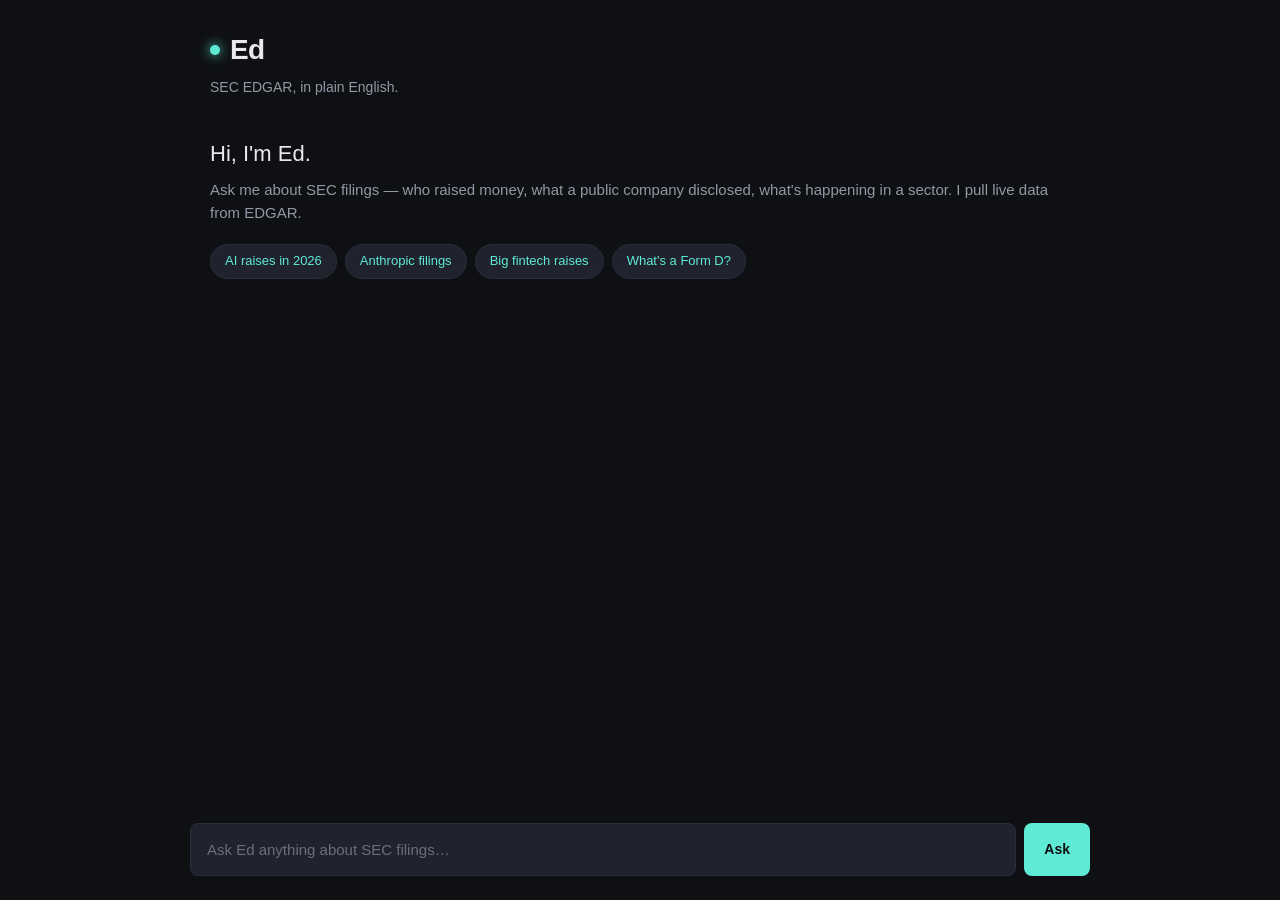
==== index.html @ 45d4872c "Add files via upload" ====
<!DOCTYPE html>
<html lang="en">
<head>
<meta charset="UTF-8">
<meta name="viewport" content="width=device-width, initial-scale=1.0">
<title>Ed — SEC EDGAR research</title>
<meta name="description" content="Ask Ed about SEC filings, Form D private raises, company disclosures. Live EDGAR data, built on the fly.">
<link rel="preconnect" href="https://efts.sec.gov">
<link rel="preconnect" href="https://data.sec.gov">
<link rel="preconnect" href="https://www.sec.gov">
<style>
  :root {
    --bg: #0f1014;
    --surface: #181a22;
    --surface-elev: #20232e;
    --border: #2a2d3a;
    --text: #e8e9ed;
    --text-muted: #9498a5;
    --text-faint: #6b6e7a;
    --accent: #5eead4;         /* teal — different from Mo's purple */
    --accent-dim: #2dd4bf;
    --accent-bg: rgba(94, 234, 212, 0.1);
    --danger: #f87171;
    --warning: #fbbf24;
    --radius: 8px;
    --radius-pill: 999px;
    --mono: 'JetBrains Mono', 'SF Mono', 'Consolas', monospace;
  }
  * { box-sizing: border-box; }
  body {
    margin: 0;
    background: var(--bg);
    color: var(--text);
    font: 15px/1.55 -apple-system, BlinkMacSystemFont, 'Segoe UI', sans-serif;
    min-height: 100vh;
    padding-bottom: 120px;
  }
  .container {
    max-width: 900px;
    margin: 0 auto;
    padding: 28px 20px 20px;
  }
  header { margin-bottom: 32px; }
  .brand {
    font-size: 28px;
    font-weight: 700;
    letter-spacing: -0.02em;
    display: flex;
    align-items: center;
    gap: 10px;
  }
  .brand .dot {
    width: 10px; height: 10px; border-radius: 50%;
    background: var(--accent);
    box-shadow: 0 0 12px var(--accent);
  }
  .tagline {
    color: var(--text-muted);
    font-size: 14px;
    margin-top: 6px;
  }
  .greeting {
    margin-top: 40px;
    font-size: 22px;
    line-height: 1.4;
  }
  .greeting-sub {
    color: var(--text-muted);
    font-size: 15px;
    margin-top: 8px;
  }

  /* Thread + turns */
  .thread { margin-top: 24px; }
  .turn { margin-bottom: 24px; }
  .turn-user {
    background: var(--surface-elev);
    padding: 10px 14px;
    border-radius: var(--radius);
    font-family: var(--mono);
    font-size: 13px;
    color: var(--accent-dim);
    margin-bottom: 8px;
  }
  .turn-user::before { content: '▸ '; color: var(--text-faint); }
  .turn-ed {
    background: var(--surface);
    border: 1px solid var(--border);
    border-radius: var(--radius);
    padding: 16px 18px;
  }
  .prose { color: var(--text); }
  .prose.streaming::after {
    content: '▋';
    color: var(--accent);
    animation: blink 1s infinite;
    margin-left: 2px;
  }
  @keyframes blink { 50% { opacity: 0; } }

  /* Card */
  .ed-card {
    margin-top: 14px;
    background: var(--surface-elev);
    border: 1px solid var(--border);
    border-radius: var(--radius);
    padding: 14px 16px;
    position: relative;
  }
  .card-loading {
    color: var(--text-faint);
    font-size: 13px;
    text-align: center;
    padding: 24px;
    font-family: var(--mono);
  }
  .card-loading::before { content: '◌ '; color: var(--accent); }

  /* Form D result grid */
  .formd-header {
    display: flex;
    align-items: baseline;
    justify-content: space-between;
    gap: 12px;
    margin-bottom: 12px;
    flex-wrap: wrap;
  }
  .formd-count {
    font-size: 13px;
    color: var(--text-muted);
    font-family: var(--mono);
  }
  .formd-count strong { color: var(--accent); }
  .formd-source {
    font-size: 11px;
    color: var(--text-faint);
  }
  .formd-source a {
    color: var(--text-faint);
    text-decoration: underline dotted;
  }
  .formd-source a:hover { color: var(--accent); }

  .formd-table {
    width: 100%;
    border-collapse: collapse;
    font-size: 13px;
  }
  .formd-table th {
    text-align: left;
    font-weight: 600;
    color: var(--text-muted);
    padding: 6px 8px;
    border-bottom: 1px solid var(--border);
    font-size: 11px;
    letter-spacing: 0.04em;
    text-transform: uppercase;
  }
  .formd-table td {
    padding: 8px;
    border-bottom: 1px solid var(--border);
    vertical-align: top;
  }
  .formd-table tr:last-child td { border-bottom: none; }
  .formd-table tr:hover { background: rgba(94, 234, 212, 0.04); }
  .formd-entity {
    font-weight: 600;
    color: var(--text);
    max-width: 360px;
  }
  .formd-entity-meta {
    font-size: 11px;
    color: var(--text-faint);
    font-weight: 400;
    margin-top: 2px;
  }
  .formd-amt {
    font-family: var(--mono);
    text-align: right;
    color: var(--accent);
    font-weight: 600;
    white-space: nowrap;
  }
  .formd-amt.nil { color: var(--text-faint); font-weight: 400; }
  .formd-date {
    font-family: var(--mono);
    color: var(--text-muted);
    white-space: nowrap;
    font-size: 12px;
  }
  .formd-state {
    font-family: var(--mono);
    color: var(--text-muted);
    font-size: 11px;
  }
  .formd-industry {
    font-size: 11px;
    color: var(--text-faint);
  }
  .formd-link {
    color: var(--accent);
    text-decoration: none;
    font-size: 11px;
    font-family: var(--mono);
  }
  .formd-link:hover { text-decoration: underline; }

  /* Company header (when mode=company) */
  .company-header {
    margin-bottom: 14px;
    padding-bottom: 12px;
    border-bottom: 1px solid var(--border);
  }
  .company-name {
    font-size: 18px;
    font-weight: 700;
    color: var(--text);
  }
  .company-cik {
    font-family: var(--mono);
    font-size: 11px;
    color: var(--text-faint);
  }
  .company-meta {
    font-size: 12px;
    color: var(--text-muted);
    margin-top: 4px;
  }
  .fuzzy-warning {
    background: rgba(251, 191, 36, 0.1);
    border-left: 3px solid var(--warning);
    padding: 8px 12px;
    margin: 8px 0;
    font-size: 12px;
    color: var(--text);
  }

  /* Input bar */
  .askbar {
    position: fixed;
    bottom: 0;
    left: 0;
    right: 0;
    background: linear-gradient(to top, var(--bg) 80%, transparent);
    padding: 16px 20px 24px;
    z-index: 100;
  }
  .askbar-inner {
    max-width: 900px;
    margin: 0 auto;
    display: flex;
    gap: 8px;
  }
  .askbar input {
    flex: 1;
    background: var(--surface-elev);
    border: 1px solid var(--border);
    border-radius: var(--radius);
    padding: 14px 16px;
    font: inherit;
    color: var(--text);
    outline: none;
    font-size: 15px;
  }
  .askbar input:focus { border-color: var(--accent); }
  .askbar input::placeholder { color: var(--text-faint); }
  .askbar button {
    background: var(--accent);
    color: var(--bg);
    border: none;
    border-radius: var(--radius);
    padding: 0 20px;
    font: inherit;
    font-weight: 600;
    cursor: pointer;
    font-size: 14px;
  }
  .askbar button:hover { background: var(--accent-dim); }
  .askbar button:disabled { opacity: 0.5; cursor: not-allowed; }

  /* Chips */
  .chips {
    display: flex;
    flex-wrap: wrap;
    gap: 8px;
    margin-top: 20px;
  }
  .chip {
    background: var(--surface-elev);
    color: var(--accent);
    border: 1px solid var(--border);
    border-radius: var(--radius-pill);
    padding: 6px 14px;
    font: inherit;
    font-size: 13px;
    cursor: pointer;
  }
  .chip:hover { border-color: var(--accent); background: var(--accent-bg); }

  /* Debug panel */
  .ed-debug {
    margin-top: 12px;
    background: #000;
    color: #7aa2f7;
    font-family: var(--mono);
    font-size: 11px;
    padding: 10px;
    border-radius: 4px;
    border: 1px solid var(--border);
    white-space: pre-wrap;
    max-height: 500px;
    overflow: auto;
  }
  .ed-debug .k { color: var(--text-muted); }
  .ed-debug .v { color: var(--accent-dim); }
  .ed-debug-hint {
    font-size: 10px;
    color: var(--text-faint);
    margin-top: 8px;
    text-align: right;
  }

  /* Error state */
  .ed-error {
    background: rgba(248, 113, 113, 0.1);
    border-left: 3px solid var(--danger);
    padding: 10px 14px;
    border-radius: var(--radius);
    color: var(--text);
    font-size: 13px;
  }
</style>
</head>
<body>

<div class="container">
  <header>
    <div class="brand"><span class="dot"></span> Ed</div>
    <div class="tagline">SEC EDGAR, in plain English.</div>
  </header>

  <div id="greeting">
    <div class="greeting">Hi, I'm Ed.</div>
    <div class="greeting-sub">Ask me about SEC filings — who raised money, what a public company disclosed, what's happening in a sector. I pull live data from EDGAR.</div>
    <div class="chips" id="chips">
      <button class="chip" data-ask="Show me AI companies that raised in 2026">AI raises in 2026</button>
      <button class="chip" data-ask="Has Anthropic filed anything recently?">Anthropic filings</button>
      <button class="chip" data-ask="Big fintech Form Ds this quarter">Big fintech raises</button>
      <button class="chip" data-ask="What's a Form D?">What's a Form D?</button>
    </div>
  </div>

  <div class="thread" id="thread"></div>
</div>

<div class="askbar">
  <div class="askbar-inner">
    <input id="askInput" placeholder="Ask Ed anything about SEC filings…" autocomplete="off">
    <button id="askBtn">Ask</button>
  </div>
</div>

<script type="module">
  // ═══════════════════════════════════════════════════════════════════
  // Ed — browser-side orchestration
  // ═══════════════════════════════════════════════════════════════════
  //
  // Same two-pass streaming pattern as Mo:
  //   1. First-pass ed_stream: user question → Ed writes prose, optionally
  //      emits a <data /> tag mid-stream. Browser detects the tag, aborts
  //      the stream, fires edgar_proxy, renders a card.
  //   2. Second-pass ed_stream: history + payload summary → Ed writes
  //      grounded interpretation beneath the card.
  //
  // Streamlined from Mo: no smart pills, no subaward direction logic, no
  // fabrication detection (Ed's data is all from EDGAR XML — not LLM-
  // generated numbers). No territory pills, no card-action tray.

  import { fetchEdgar, summarizePayloadForEd } from './fetcher.js';

  const AI_ENDPOINT = 'https://YOUR_LAMBDA_URL_HERE.lambda-url.us-east-1.on.aws/';
  const PROXY_ENDPOINT = AI_ENDPOINT;  // same Lambda, different request_type

  const Utils = {
    escapeHtml(s) {
      return String(s ?? '').replace(/[&<>"']/g, c =>
        ({ '&':'&amp;','<':'&lt;','>':'&gt;','"':'&quot;',"'":'&#39;' }[c])
      );
    },
    fmtDollars(amount) {
      if (amount == null || !Number.isFinite(amount)) return '—';
      if (amount === 0) return '$0';
      if (amount >= 1e9) return `$${(amount / 1e9).toFixed(1)}B`;
      if (amount >= 1e6) return `$${(amount / 1e6).toFixed(1)}M`;
      if (amount >= 1e3) return `$${(amount / 1e3).toFixed(0)}K`;
      return `$${amount.toLocaleString()}`;
    },
    fmtDate(s) { return s || '—'; },
    edgarLink(row) {
      if (!row.cik || !row.accession) return null;
      const cikNum = parseInt(row.cik, 10);
      const accNoDash = row.accession.replace(/-/g, '');
      return `https://www.sec.gov/cgi-bin/browse-edgar?action=getcompany&CIK=${cikNum}&type=&dateb=&owner=include&count=40`;
    },
    filingLink(row) {
      if (!row.cik || !row.accession) return null;
      const cikNum = parseInt(row.cik, 10);
      const accNoDash = row.accession.replace(/-/g, '');
      return `https://www.sec.gov/Archives/edgar/data/${cikNum}/${accNoDash}/`;
    },
  };

  // ═══════════════════════════════════════════════════════════════════
  // <data /> tag parsing (identical pattern to Mo's)
  // ═══════════════════════════════════════════════════════════════════

  const DATA_TAG_RE = /<data\s+([^>]+?)\/>|<data\s+([^>]*?)><\/data>/i;
  const ATTR_RE = /(\w+)\s*=\s*"([^"]*)"/g;

  function findDataTag(text) {
    const m = DATA_TAG_RE.exec(text);
    if (!m) {
      const partialIdx = text.lastIndexOf('<data');
      if (partialIdx >= 0) {
        const tail = text.slice(partialIdx);
        if (!/\/>/.test(tail) && !/<\/data>/i.test(tail)) {
          return { pending: true, partialIndex: partialIdx };
        }
      }
      return null;
    }
    const attrText = m[1] || m[2] || '';
    const attrs = {};
    for (const [, k, v] of attrText.matchAll(ATTR_RE)) attrs[k] = v;
    return { match: m[0], attrs, index: m.index, length: m[0].length };
  }

  function stripDataTags(text) {
    if (!text) return { cleaned: '', hasPartial: false };
    const partialIdx = text.lastIndexOf('<data');
    if (partialIdx >= 0) {
      const tail = text.slice(partialIdx);
      if (!/\/>/.test(tail) && !/<\/data>/i.test(tail)) {
        const safe = text.slice(0, partialIdx);
        return { cleaned: safe.replace(/<data\b[^>]*\/>/gi, '').trim(), hasPartial: true };
      }
    }
    const partialPrefix = text.match(/<(?:d(?:a(?:t)?)?)?$/i);
    if (partialPrefix) {
      const safe = text.slice(0, partialPrefix.index);
      return { cleaned: safe.replace(/<data\b[^>]*\/>/gi, '').trim(), hasPartial: true };
    }
    return {
      cleaned: text.replace(/<data\b[^>]*\/>/gi, '').replace(/\n{3,}/g, '\n\n').trim(),
      hasPartial: false,
    };
  }

  // ═══════════════════════════════════════════════════════════════════
  // Card renderers
  // ═══════════════════════════════════════════════════════════════════

  function renderFormDCard(slot, result, tagAttrs) {
    const { rows, total, mode, resolvedCik, primaryEntityName, meta } = result;

    if (!rows || rows.length === 0) {
      slot.innerHTML = `<div class="ed-error">No filings matched. Try adjusting the date range, sector, or company name.</div>`;
      return;
    }

    let html = '<div class="ed-card">';

    // Company header for company-mode queries
    if (mode === 'company' && primaryEntityName) {
      html += `<div class="company-header">`;
      html += `<div class="company-name">${Utils.escapeHtml(primaryEntityName)}</div>`;
      html += `<div class="company-cik">CIK ${resolvedCik}</div>`;
      if (meta?.fuzzyMatch) {
        html += `<div class="fuzzy-warning">Couldn't find an exact match for "${Utils.escapeHtml(tagAttrs.company)}". Showing closest results.</div>`;
      }
      html += `</div>`;
    }

    // Header row
    const showingCount = rows.length;
    const formFilter = tagAttrs.form_type ? ` ${Utils.escapeHtml(tagAttrs.form_type)}` : '';
    html += `<div class="formd-header">`;
    html += `<div class="formd-count">Showing <strong>${showingCount}</strong> of <strong>${total.toLocaleString()}</strong>${formFilter} filings</div>`;
    html += `<div class="formd-source">source: <a href="https://efts.sec.gov/LATEST/search-index" target="_blank" rel="noopener">SEC EDGAR</a></div>`;
    html += `</div>`;

    // Table
    html += '<table class="formd-table">';
    html += '<thead><tr>';
    html += '<th>Entity</th>';
    html += '<th>Form</th>';
    html += '<th>Filed</th>';
    html += '<th style="text-align:right">Offering</th>';
    html += '<th></th>';
    html += '</tr></thead><tbody>';

    for (const r of rows) {
      const amtClass = r.offeringAmount == null ? 'nil' : '';
      const amtText = r.offeringAmount == null ? '—' : Utils.fmtDollars(r.offeringAmount);
      const indLabel = r.investmentFundType || r.industryGroup || (r.sicDescription || '');
      const stateLabel = (r.incStates && r.incStates[0]) || '';
      const filingUrl = Utils.filingLink(r);

      html += '<tr>';
      html += `<td><div class="formd-entity">${Utils.escapeHtml(r.entityName)}</div>`;
      if (indLabel || stateLabel) {
        html += `<div class="formd-entity-meta">`;
        if (indLabel) html += Utils.escapeHtml(indLabel);
        if (indLabel && stateLabel) html += ' · ';
        if (stateLabel) html += Utils.escapeHtml(stateLabel);
        html += `</div>`;
      }
      html += `</td>`;
      html += `<td class="formd-state">${Utils.escapeHtml(r.form || '')}</td>`;
      html += `<td class="formd-date">${Utils.escapeHtml(r.fileDate || '')}</td>`;
      html += `<td class="formd-amt ${amtClass}">${amtText}</td>`;
      html += `<td>${filingUrl ? `<a class="formd-link" href="${filingUrl}" target="_blank" rel="noopener">view</a>` : ''}</td>`;
      html += '</tr>';
    }

    html += '</tbody></table>';
    html += '</div>';
    slot.innerHTML = html;
  }

  // ═══════════════════════════════════════════════════════════════════
  // Turn orchestration
  // ═══════════════════════════════════════════════════════════════════

  const App = {
    state: {
      turns: 0,
      lastCardSummary: null,
      debugVisible: false,
    },
    _history: [],

    init() {
      document.getElementById('askInput').addEventListener('keydown', e => {
        if (e.key === 'Enter') { e.preventDefault(); this.ask(); }
      });
      document.getElementById('askBtn').addEventListener('click', () => this.ask());
      document.getElementById('chips').addEventListener('click', e => {
        const btn = e.target.closest('.chip');
        if (btn) {
          const q = btn.getAttribute('data-ask');
          document.getElementById('askInput').value = q;
          this.ask();
        }
      });
      document.addEventListener('keydown', (e) => {
        if ((e.ctrlKey || e.metaKey) && e.shiftKey && (e.key === 'D' || e.key === 'd')) {
          e.preventDefault();
          this.state.debugVisible = !this.state.debugVisible;
          console.log('[debug] visibility:', this.state.debugVisible ? 'ON' : 'OFF');
          document.querySelectorAll('.ed-debug').forEach(el => {
            el.style.display = this.state.debugVisible ? 'block' : 'none';
          });
        }
      });

      // Auto-fire ?q= if present
      try {
        const params = new URLSearchParams(window.location.search);
        const q = (params.get('q') || '').trim();
        if (q) {
          requestAnimationFrame(() => {
            document.getElementById('askInput').value = q;
            this.ask();
          });
        }
      } catch {}
    },

    async ask(overrideQuestion) {
      const input = document.getElementById('askInput');
      const question = (overrideQuestion || input.value).trim();
      if (!question) return;

      input.value = '';
      document.getElementById('askBtn').disabled = true;

      // Hide greeting on first ask
      if (this.state.turns === 0) {
        document.getElementById('greeting').style.display = 'none';
      }

      this.state.turns++;

      const thread = document.getElementById('thread');
      const turn = document.createElement('div');
      turn.className = 'turn';
      turn.innerHTML = `
        <div class="turn-user">${Utils.escapeHtml(question)}</div>
        <div class="turn-ed">
          <div class="prose streaming" data-role="prose"></div>
          <div data-role="card-slot"></div>
        </div>
        <div class="ed-debug" style="display:${this.state.debugVisible ? 'block' : 'none'}"></div>
      `;
      thread.appendChild(turn);
      turn.scrollIntoView({ behavior: 'smooth', block: 'start' });

      const proseEl = turn.querySelector('[data-role="prose"]');
      const cardSlot = turn.querySelector('[data-role="card-slot"]');
      const debugEl = turn.querySelector('.ed-debug');

      const debug = { question, firstPassRaw: '', tagAttrs: null, mode: null };

      try {
        await this._runTurn({
          question,
          proseEl,
          cardSlot,
          debug,
        });
      } catch (err) {
        console.error('[ask] fatal', err);
        proseEl.classList.remove('streaming');
        cardSlot.innerHTML = `<div class="ed-error">Something went wrong: ${Utils.escapeHtml(err.message || String(err))}</div>`;
        debug.fatal = err.message || String(err);
      }

      // Render debug
      debugEl.textContent = JSON.stringify(debug, null, 2);

      document.getElementById('askBtn').disabled = false;
    },

    async _runTurn({ question, proseEl, cardSlot, debug }) {
      // Add user turn to history
      this._history.push({ role: 'user', content: question });
      // Cap at 20 messages
      if (this._history.length > 20) this._history = this._history.slice(-20);

      let dataTagSeen = false;
      let preTagText = '';
      let tagAttrs = null;
      const abort = new AbortController();

      // First pass
      const firstPassFull = await this._stream({
        history: this._history,
        activeCardSummary: this.state.lastCardSummary,
        payloadSummary: null,
        abortController: abort,
        onChunk: (accumulated) => {
          debug.firstPassRaw = accumulated;
          if (dataTagSeen) return;
          const tagInfo = findDataTag(accumulated);
          if (tagInfo && !tagInfo.pending) {
            dataTagSeen = true;
            preTagText = accumulated.slice(0, tagInfo.index).trim();
            proseEl.textContent = preTagText;
            proseEl.classList.remove('streaming');
            tagAttrs = tagInfo.attrs;
            debug.tagAttrs = { ...tagAttrs };
            cardSlot.innerHTML = '<div class="ed-card"><div class="card-loading">Querying SEC EDGAR…</div></div>';
            abort.abort();
          } else if (tagInfo && tagInfo.pending) {
            proseEl.textContent = accumulated.slice(0, tagInfo.partialIndex).trim();
          } else {
            proseEl.textContent = accumulated;
          }
        },
      }).catch(err => {
        if (dataTagSeen && err.name === 'AbortError') return null;
        throw err;
      });

      if (!dataTagSeen) {
        // Prose-only response — no data pull
        proseEl.classList.remove('streaming');
        const finalText = firstPassFull || preTagText || '';
        proseEl.textContent = finalText;
        this._history.push({ role: 'model', content: finalText });
        debug.mode = 'prose';
        return;
      }

      // Data pull
      debug.mode = 'data';
      let result;
      try {
        result = await fetchEdgar(tagAttrs, PROXY_ENDPOINT);
      } catch (fetchErr) {
        console.error('[fetchEdgar]', fetchErr);
        cardSlot.innerHTML = `<div class="ed-error">Couldn't pull that data. ${Utils.escapeHtml(fetchErr.message || '')}</div>`;
        debug.fetchError = fetchErr.message;
        return;
      }

      debug.rowCount = result.rows.length;
      debug.total = result.total;
      debug.edgarMode = result.mode;

      // Render card
      cardSlot.innerHTML = '';
      const cardWrapper = document.createElement('div');
      cardSlot.appendChild(cardWrapper);
      renderFormDCard(cardWrapper, result, tagAttrs);

      // Build a compact card summary for the NEXT turn's context
      this.state.lastCardSummary = this._buildCardSummary(result, tagAttrs);

      // Second pass — grounded prose beneath the card
      const summary = summarizePayloadForEd(result, tagAttrs);
      const historyForSecond = [
        ...this._history,
        { role: 'model', content: preTagText + '\n\n[data pulled; see card]' },
      ];

      const postProse = document.createElement('div');
      postProse.className = 'prose streaming';
      postProse.style.marginTop = '14px';
      cardSlot.parentElement.appendChild(postProse);

      const secondAbort = new AbortController();
      const secondFull = await this._stream({
        history: historyForSecond,
        activeCardSummary: this.state.lastCardSummary,
        payloadSummary: summary,
        abortController: secondAbort,
        onChunk: (accumulated) => {
          const { cleaned, hasPartial } = stripDataTags(accumulated);
          if (hasPartial) return;
          postProse.textContent = cleaned;
        },
      });
      postProse.classList.remove('streaming');

      // Save model turn to history (clean text only)
      const modelTurn = preTagText + '\n\n' + (stripDataTags(secondFull || '').cleaned || '');
      this._history.push({ role: 'model', content: modelTurn });

      debug.secondPassRaw = secondFull;
    },

    _buildCardSummary(result, tagAttrs) {
      const parts = [];
      if (tagAttrs.company) parts.push(`Company: ${tagAttrs.company}`);
      if (tagAttrs.sector) parts.push(`Sector: ${tagAttrs.sector}`);
      if (tagAttrs.form_type) parts.push(`Form: ${tagAttrs.form_type}`);
      if (tagAttrs.date_after) parts.push(`From: ${tagAttrs.date_after}`);
      if (tagAttrs.date_before) parts.push(`To: ${tagAttrs.date_before}`);
      if (tagAttrs.min_amount) parts.push(`Min: $${parseInt(tagAttrs.min_amount).toLocaleString()}`);
      parts.push(`Showing ${result.rows.length} of ${result.total} filings`);
      if (result.rows.length > 0) {
        const top = [...result.rows]
          .filter(r => r.offeringAmount)
          .sort((a, b) => (b.offeringAmount || 0) - (a.offeringAmount || 0))
          .slice(0, 3);
        if (top.length > 0) {
          parts.push(`Top by amount: ${top.map(r => `${r.entityName} ${Utils.fmtDollars(r.offeringAmount)}`).join(', ')}`);
        }
      }
      return parts.join(' | ');
    },

    async _stream({ history, activeCardSummary, payloadSummary, abortController, onChunk }) {
      const res = await fetch(AI_ENDPOINT, {
        method: 'POST',
        headers: { 'Content-Type': 'application/json' },
        body: JSON.stringify({
          request_type: 'ed_stream',
          history,
          active_card_summary: activeCardSummary || null,
          payload_summary: payloadSummary || null,
        }),
        signal: abortController?.signal,
      });
      if (!res.ok) throw new Error(`stream ${res.status}`);

      const reader = res.body.getReader();
      const decoder = new TextDecoder();
      let buffer = '', accumulated = '';

      while (true) {
        const { done, value } = await reader.read();
        if (done) break;
        buffer += decoder.decode(value, { stream: true });
        const lines = buffer.split('\n');
        buffer = lines.pop();
        for (const line of lines) {
          if (!line.startsWith('data: ')) continue;
          const raw = line.slice(6).trim();
          try {
            const msg = JSON.parse(raw);
            if (msg.t === 'chunk' && msg.text) {
              accumulated += msg.text;
              onChunk(accumulated);
            } else if (msg.t === 'done') {
              return accumulated;
            } else if (msg.t === 'error') {
              throw new Error(msg.msg || 'Ed encountered an error.');
            }
          } catch (e) {
            if (e.message?.startsWith('Ed ')) throw e;
          }
        }
      }
      return accumulated;
    },
  };

  // Expose for debugging + share-link auto-fire
  window.App = App;
  App.init();
</script>
</body>
</html>
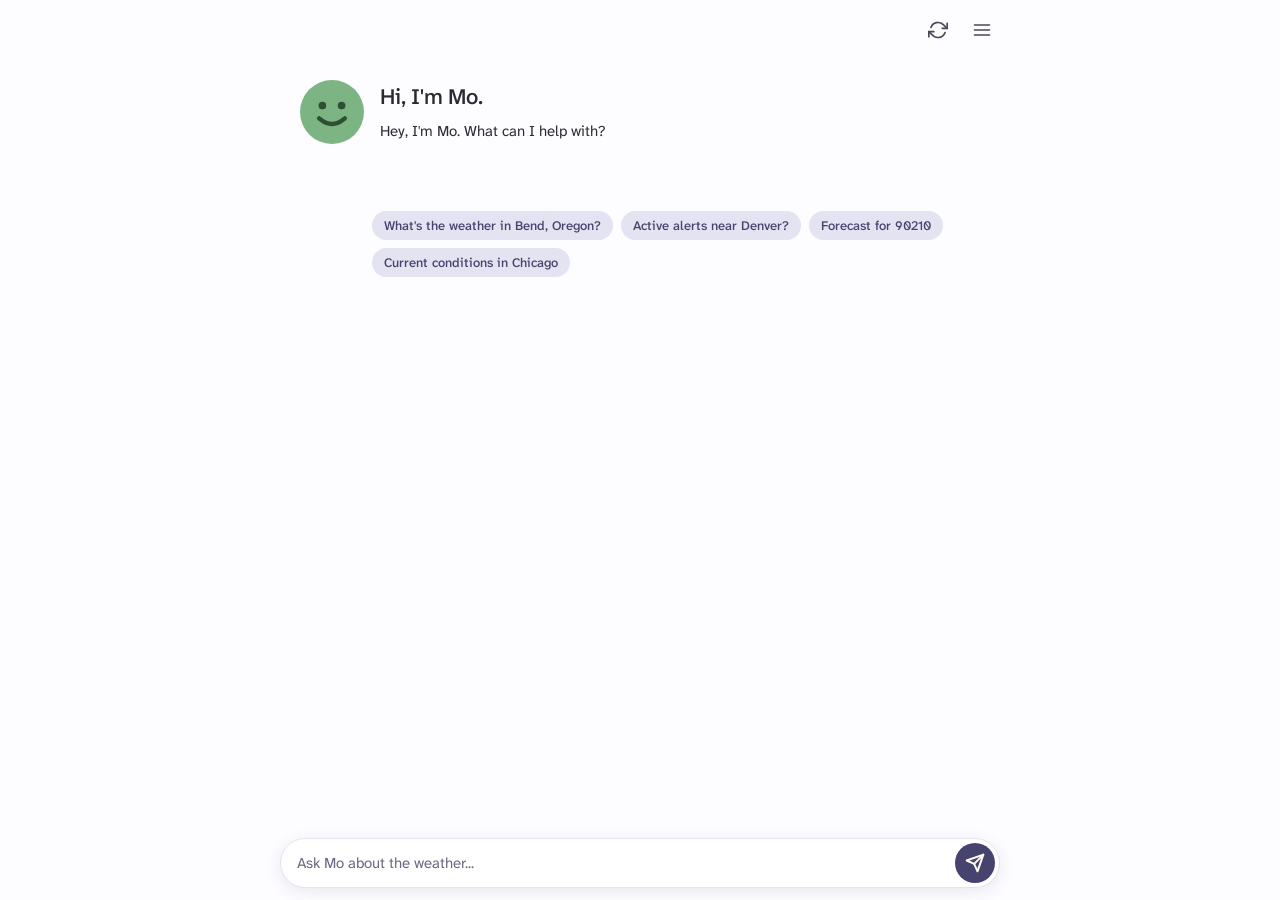
==== commit 7330e815: "Add files via upload" ====
--- a/index.html
+++ b/index.html
@@ -1,816 +1,108 @@
 <!DOCTYPE html>
 <html lang="en">
 <head>
-<meta charset="UTF-8">
-<meta name="viewport" content="width=device-width, initial-scale=1.0">
-<title>Ed — SEC EDGAR research</title>
-<meta name="description" content="Ask Ed about SEC filings, Form D private raises, company disclosures. Live EDGAR data, built on the fly.">
-<link rel="preconnect" href="https://efts.sec.gov">
-<link rel="preconnect" href="https://data.sec.gov">
-<link rel="preconnect" href="https://www.sec.gov">
-<style>
-  :root {
-    --bg: #0f1014;
-    --surface: #181a22;
-    --surface-elev: #20232e;
-    --border: #2a2d3a;
-    --text: #e8e9ed;
-    --text-muted: #9498a5;
-    --text-faint: #6b6e7a;
-    --accent: #5eead4;         /* teal — different from Mo's purple */
-    --accent-dim: #2dd4bf;
-    --accent-bg: rgba(94, 234, 212, 0.1);
-    --danger: #f87171;
-    --warning: #fbbf24;
-    --radius: 8px;
-    --radius-pill: 999px;
-    --mono: 'JetBrains Mono', 'SF Mono', 'Consolas', monospace;
-  }
-  * { box-sizing: border-box; }
-  body {
-    margin: 0;
-    background: var(--bg);
-    color: var(--text);
-    font: 15px/1.55 -apple-system, BlinkMacSystemFont, 'Segoe UI', sans-serif;
-    min-height: 100vh;
-    padding-bottom: 120px;
-  }
-  .container {
-    max-width: 900px;
-    margin: 0 auto;
-    padding: 28px 20px 20px;
-  }
-  header { margin-bottom: 32px; }
-  .brand {
-    font-size: 28px;
-    font-weight: 700;
-    letter-spacing: -0.02em;
-    display: flex;
-    align-items: center;
-    gap: 10px;
-  }
-  .brand .dot {
-    width: 10px; height: 10px; border-radius: 50%;
-    background: var(--accent);
-    box-shadow: 0 0 12px var(--accent);
-  }
-  .tagline {
-    color: var(--text-muted);
-    font-size: 14px;
-    margin-top: 6px;
-  }
-  .greeting {
-    margin-top: 40px;
-    font-size: 22px;
-    line-height: 1.4;
-  }
-  .greeting-sub {
-    color: var(--text-muted);
-    font-size: 15px;
-    margin-top: 8px;
-  }
-
-  /* Thread + turns */
-  .thread { margin-top: 24px; }
-  .turn { margin-bottom: 24px; }
-  .turn-user {
-    background: var(--surface-elev);
-    padding: 10px 14px;
-    border-radius: var(--radius);
-    font-family: var(--mono);
-    font-size: 13px;
-    color: var(--accent-dim);
-    margin-bottom: 8px;
-  }
-  .turn-user::before { content: '▸ '; color: var(--text-faint); }
-  .turn-ed {
-    background: var(--surface);
-    border: 1px solid var(--border);
-    border-radius: var(--radius);
-    padding: 16px 18px;
-  }
-  .prose { color: var(--text); }
-  .prose.streaming::after {
-    content: '▋';
-    color: var(--accent);
-    animation: blink 1s infinite;
-    margin-left: 2px;
-  }
-  @keyframes blink { 50% { opacity: 0; } }
-
-  /* Card */
-  .ed-card {
-    margin-top: 14px;
-    background: var(--surface-elev);
-    border: 1px solid var(--border);
-    border-radius: var(--radius);
-    padding: 14px 16px;
-    position: relative;
-  }
-  .card-loading {
-    color: var(--text-faint);
-    font-size: 13px;
-    text-align: center;
-    padding: 24px;
-    font-family: var(--mono);
-  }
-  .card-loading::before { content: '◌ '; color: var(--accent); }
-
-  /* Form D result grid */
-  .formd-header {
-    display: flex;
-    align-items: baseline;
-    justify-content: space-between;
-    gap: 12px;
-    margin-bottom: 12px;
-    flex-wrap: wrap;
-  }
-  .formd-count {
-    font-size: 13px;
-    color: var(--text-muted);
-    font-family: var(--mono);
-  }
-  .formd-count strong { color: var(--accent); }
-  .formd-source {
-    font-size: 11px;
-    color: var(--text-faint);
-  }
-  .formd-source a {
-    color: var(--text-faint);
-    text-decoration: underline dotted;
-  }
-  .formd-source a:hover { color: var(--accent); }
-
-  .formd-table {
-    width: 100%;
-    border-collapse: collapse;
-    font-size: 13px;
-  }
-  .formd-table th {
-    text-align: left;
-    font-weight: 600;
-    color: var(--text-muted);
-    padding: 6px 8px;
-    border-bottom: 1px solid var(--border);
-    font-size: 11px;
-    letter-spacing: 0.04em;
-    text-transform: uppercase;
-  }
-  .formd-table td {
-    padding: 8px;
-    border-bottom: 1px solid var(--border);
-    vertical-align: top;
-  }
-  .formd-table tr:last-child td { border-bottom: none; }
-  .formd-table tr:hover { background: rgba(94, 234, 212, 0.04); }
-  .formd-entity {
-    font-weight: 600;
-    color: var(--text);
-    max-width: 360px;
-  }
-  .formd-entity-meta {
-    font-size: 11px;
-    color: var(--text-faint);
-    font-weight: 400;
-    margin-top: 2px;
-  }
-  .formd-amt {
-    font-family: var(--mono);
-    text-align: right;
-    color: var(--accent);
-    font-weight: 600;
-    white-space: nowrap;
-  }
-  .formd-amt.nil { color: var(--text-faint); font-weight: 400; }
-  .formd-date {
-    font-family: var(--mono);
-    color: var(--text-muted);
-    white-space: nowrap;
-    font-size: 12px;
-  }
-  .formd-state {
-    font-family: var(--mono);
-    color: var(--text-muted);
-    font-size: 11px;
-  }
-  .formd-industry {
-    font-size: 11px;
-    color: var(--text-faint);
-  }
-  .formd-link {
-    color: var(--accent);
-    text-decoration: none;
-    font-size: 11px;
-    font-family: var(--mono);
-  }
-  .formd-link:hover { text-decoration: underline; }
-
-  /* Company header (when mode=company) */
-  .company-header {
-    margin-bottom: 14px;
-    padding-bottom: 12px;
-    border-bottom: 1px solid var(--border);
-  }
-  .company-name {
-    font-size: 18px;
-    font-weight: 700;
-    color: var(--text);
-  }
-  .company-cik {
-    font-family: var(--mono);
-    font-size: 11px;
-    color: var(--text-faint);
-  }
-  .company-meta {
-    font-size: 12px;
-    color: var(--text-muted);
-    margin-top: 4px;
-  }
-  .fuzzy-warning {
-    background: rgba(251, 191, 36, 0.1);
-    border-left: 3px solid var(--warning);
-    padding: 8px 12px;
-    margin: 8px 0;
-    font-size: 12px;
-    color: var(--text);
-  }
-
-  /* Input bar */
-  .askbar {
-    position: fixed;
-    bottom: 0;
-    left: 0;
-    right: 0;
-    background: linear-gradient(to top, var(--bg) 80%, transparent);
-    padding: 16px 20px 24px;
-    z-index: 100;
-  }
-  .askbar-inner {
-    max-width: 900px;
-    margin: 0 auto;
-    display: flex;
-    gap: 8px;
-  }
-  .askbar input {
-    flex: 1;
-    background: var(--surface-elev);
-    border: 1px solid var(--border);
-    border-radius: var(--radius);
-    padding: 14px 16px;
-    font: inherit;
-    color: var(--text);
-    outline: none;
-    font-size: 15px;
-  }
-  .askbar input:focus { border-color: var(--accent); }
-  .askbar input::placeholder { color: var(--text-faint); }
-  .askbar button {
-    background: var(--accent);
-    color: var(--bg);
-    border: none;
-    border-radius: var(--radius);
-    padding: 0 20px;
-    font: inherit;
-    font-weight: 600;
-    cursor: pointer;
-    font-size: 14px;
-  }
-  .askbar button:hover { background: var(--accent-dim); }
-  .askbar button:disabled { opacity: 0.5; cursor: not-allowed; }
-
-  /* Chips */
-  .chips {
-    display: flex;
-    flex-wrap: wrap;
-    gap: 8px;
-    margin-top: 20px;
-  }
-  .chip {
-    background: var(--surface-elev);
-    color: var(--accent);
-    border: 1px solid var(--border);
-    border-radius: var(--radius-pill);
-    padding: 6px 14px;
-    font: inherit;
-    font-size: 13px;
-    cursor: pointer;
-  }
-  .chip:hover { border-color: var(--accent); background: var(--accent-bg); }
-
-  /* Debug panel */
-  .ed-debug {
-    margin-top: 12px;
-    background: #000;
-    color: #7aa2f7;
-    font-family: var(--mono);
-    font-size: 11px;
-    padding: 10px;
-    border-radius: 4px;
-    border: 1px solid var(--border);
-    white-space: pre-wrap;
-    max-height: 500px;
-    overflow: auto;
-  }
-  .ed-debug .k { color: var(--text-muted); }
-  .ed-debug .v { color: var(--accent-dim); }
-  .ed-debug-hint {
-    font-size: 10px;
-    color: var(--text-faint);
-    margin-top: 8px;
-    text-align: right;
-  }
-
-  /* Error state */
-  .ed-error {
-    background: rgba(248, 113, 113, 0.1);
-    border-left: 3px solid var(--danger);
-    padding: 10px 14px;
-    border-radius: var(--radius);
-    color: var(--text);
-    font-size: 13px;
-  }
-</style>
+  <meta charset="UTF-8">
+  <meta name="viewport" content="width=device-width, initial-scale=1.0, viewport-fit=cover">
+  <meta name="theme-color" content="#46446E">
+  <title>Mo</title>
+  <link rel="icon" type="image/svg+xml" href="data:image/svg+xml;charset=UTF-8,%3Csvg xmlns='http://www.w3.org/2000/svg' viewBox='0 0 40 40'%3E%3Ccircle cx='20' cy='20' r='20' fill='%237CB583'/%3E%3Ccircle cx='14' cy='16' r='2.4' fill='%232D5033'/%3E%3Ccircle cx='26' cy='16' r='2.4' fill='%232D5033'/%3E%3Cpath d='M12 24 Q20 31 28 24' stroke='%232D5033' stroke-width='2.8' stroke-linecap='round' fill='none'/%3E%3C/svg%3E">
+  <link rel="preconnect" href="https://fonts.googleapis.com">
+  <link rel="preconnect" href="https://fonts.gstatic.com" crossorigin>
+  <link href="https://fonts.googleapis.com/css2?family=Atkinson+Hyperlegible+Next:wght@400;500;600;700&display=swap" rel="stylesheet">
+  <link rel="stylesheet" href="styles.css">
 </head>
 <body>
 
-<div class="container">
-  <header>
-    <div class="brand"><span class="dot"></span> Ed</div>
-    <div class="tagline">SEC EDGAR, in plain English.</div>
-  </header>
+<!-- Mo's three faces — used as <use href="#icon-face-open"> etc. -->
+<svg width="0" height="0" style="position:absolute" aria-hidden="true">
+  <symbol id="icon-face-open" viewBox="0 0 40 40">
+    <circle cx="20" cy="20" r="20" fill="#7CB583"/>
+    <circle cx="14" cy="16" r="2.4" fill="#2D5033"/>
+    <circle cx="26" cy="16" r="2.4" fill="#2D5033"/>
+    <path d="M12 24 Q20 31 28 24" fill="none" stroke="#2D5033" stroke-width="2.8" stroke-linecap="round"/>
+  </symbol>
+  <symbol id="icon-face-watch" viewBox="0 0 40 40">
+    <circle cx="20" cy="20" r="20" fill="#7CB583"/>
+    <circle cx="14" cy="16" r="2.4" fill="#2D5033"/>
+    <circle cx="26" cy="16" r="2.4" fill="#2D5033"/>
+    <line x1="13" y1="26" x2="27" y2="26" stroke="#2D5033" stroke-width="2.8" stroke-linecap="round"/>
+  </symbol>
+  <symbol id="icon-face-locked" viewBox="0 0 40 40">
+    <circle cx="20" cy="20" r="20" fill="#7CB583"/>
+    <circle cx="14" cy="16" r="2.4" fill="#2D5033"/>
+    <circle cx="26" cy="16" r="2.4" fill="#2D5033"/>
+    <path d="M12 28 Q20 22 28 28" fill="none" stroke="#2D5033" stroke-width="2.8" stroke-linecap="round"/>
+  </symbol>
+</svg>
 
-  <div id="greeting">
-    <div class="greeting">Hi, I'm Ed.</div>
-    <div class="greeting-sub">Ask me about SEC filings — who raised money, what a public company disclosed, what's happening in a sector. I pull live data from EDGAR.</div>
-    <div class="chips" id="chips">
-      <button class="chip" data-ask="Show me AI companies that raised in 2026">AI raises in 2026</button>
-      <button class="chip" data-ask="Has Anthropic filed anything recently?">Anthropic filings</button>
-      <button class="chip" data-ask="Big fintech Form Ds this quarter">Big fintech raises</button>
-      <button class="chip" data-ask="What's a Form D?">What's a Form D?</button>
+<header class="mo-header">
+  <div class="mo-header-inner">
+    <div class="mo-header-spacer"></div>
+    <button class="mo-header-action" id="btn-reset" aria-label="New conversation" title="New conversation">
+      <svg width="20" height="20" viewBox="0 0 24 24" fill="none" stroke="currentColor" stroke-width="2" stroke-linecap="round" stroke-linejoin="round">
+        <polyline points="23 4 23 10 17 10"/>
+        <polyline points="1 20 1 14 7 14"/>
+        <path d="M3.51 9a9 9 0 0 1 14.85-3.36L23 10M1 14l4.64 4.36A9 9 0 0 0 20.49 15"/>
+      </svg>
+    </button>
+    <button class="mo-header-action" id="btn-about" aria-label="About" title="About">
+      <svg width="20" height="20" viewBox="0 0 24 24" fill="none" stroke="currentColor" stroke-width="2" stroke-linecap="round" stroke-linejoin="round">
+        <line x1="3" y1="6" x2="21" y2="6"/>
+        <line x1="3" y1="12" x2="21" y2="12"/>
+        <line x1="3" y1="18" x2="21" y2="18"/>
+      </svg>
+    </button>
+  </div>
+</header>
+
+<main id="mo-main">
+  <div class="mo-thread" id="mo-thread">
+    <!-- Greeting + content gets injected here -->
+  </div>
+</main>
+
+<!-- Sticky composer -->
+<form class="mo-composer" id="mo-composer">
+  <div class="mo-composer-inner">
+    <input
+      type="text"
+      class="mo-input"
+      id="mo-input"
+      placeholder="Ask Mo about the weather..."
+      autocomplete="off"
+      autocapitalize="off"
+      autocorrect="off"
+    />
+    <button type="submit" class="mo-send" id="mo-send" aria-label="Send">
+      <svg width="20" height="20" viewBox="0 0 24 24" fill="none" stroke="currentColor" stroke-width="2.4" stroke-linecap="round" stroke-linejoin="round">
+        <line x1="22" y1="2" x2="11" y2="13"/>
+        <polygon points="22 2 15 22 11 13 2 9 22 2"/>
+      </svg>
+    </button>
+  </div>
+</form>
+
+<!-- About modal -->
+<div class="mo-modal" id="mo-modal" hidden>
+  <div class="mo-modal-backdrop" id="mo-modal-backdrop"></div>
+  <div class="mo-modal-card" id="mo-modal-card">
+    <button class="mo-modal-close" id="mo-modal-close" aria-label="Close">×</button>
+    <div class="mo-modal-content" id="mo-modal-content">
+      <!-- Filled in from JS -->
     </div>
-  </div>
-
-  <div class="thread" id="thread"></div>
-</div>
-
-<div class="askbar">
-  <div class="askbar-inner">
-    <input id="askInput" placeholder="Ask Ed anything about SEC filings…" autocomplete="off">
-    <button id="askBtn">Ask</button>
   </div>
 </div>
 
+<!-- Config + scripts. Order matters. -->
 <script type="module">
-  // ═══════════════════════════════════════════════════════════════════
-  // Ed — browser-side orchestration
-  // ═══════════════════════════════════════════════════════════════════
-  //
-  // Same two-pass streaming pattern as Mo:
-  //   1. First-pass ed_stream: user question → Ed writes prose, optionally
-  //      emits a <data /> tag mid-stream. Browser detects the tag, aborts
-  //      the stream, fires edgar_proxy, renders a card.
-  //   2. Second-pass ed_stream: history + payload summary → Ed writes
-  //      grounded interpretation beneath the card.
-  //
-  // Streamlined from Mo: no smart pills, no subaward direction logic, no
-  // fabrication detection (Ed's data is all from EDGAR XML — not LLM-
-  // generated numbers). No territory pills, no card-action tray.
+  import config from './config.js';
+  // Make config globally available to non-module scripts below.
+  window.MO_CONFIG = config;
+</script>
+<script src="card-renderer.js"></script>
+<script src="chips.js"></script>
+<script src="stream-client.js"></script>
+<script src="app.js"></script>
 
-  import { fetchEdgar, summarizePayloadForEd } from './fetcher.js';
-
-  const AI_ENDPOINT = 'https://YOUR_LAMBDA_URL_HERE.lambda-url.us-east-1.on.aws/';
-  const PROXY_ENDPOINT = AI_ENDPOINT;  // same Lambda, different request_type
-
-  const Utils = {
-    escapeHtml(s) {
-      return String(s ?? '').replace(/[&<>"']/g, c =>
-        ({ '&':'&amp;','<':'&lt;','>':'&gt;','"':'&quot;',"'":'&#39;' }[c])
-      );
-    },
-    fmtDollars(amount) {
-      if (amount == null || !Number.isFinite(amount)) return '—';
-      if (amount === 0) return '$0';
-      if (amount >= 1e9) return `$${(amount / 1e9).toFixed(1)}B`;
-      if (amount >= 1e6) return `$${(amount / 1e6).toFixed(1)}M`;
-      if (amount >= 1e3) return `$${(amount / 1e3).toFixed(0)}K`;
-      return `$${amount.toLocaleString()}`;
-    },
-    fmtDate(s) { return s || '—'; },
-    edgarLink(row) {
-      if (!row.cik || !row.accession) return null;
-      const cikNum = parseInt(row.cik, 10);
-      const accNoDash = row.accession.replace(/-/g, '');
-      return `https://www.sec.gov/cgi-bin/browse-edgar?action=getcompany&CIK=${cikNum}&type=&dateb=&owner=include&count=40`;
-    },
-    filingLink(row) {
-      if (!row.cik || !row.accession) return null;
-      const cikNum = parseInt(row.cik, 10);
-      const accNoDash = row.accession.replace(/-/g, '');
-      return `https://www.sec.gov/Archives/edgar/data/${cikNum}/${accNoDash}/`;
-    },
-  };
-
-  // ═══════════════════════════════════════════════════════════════════
-  // <data /> tag parsing (identical pattern to Mo's)
-  // ═══════════════════════════════════════════════════════════════════
-
-  const DATA_TAG_RE = /<data\s+([^>]+?)\/>|<data\s+([^>]*?)><\/data>/i;
-  const ATTR_RE = /(\w+)\s*=\s*"([^"]*)"/g;
-
-  function findDataTag(text) {
-    const m = DATA_TAG_RE.exec(text);
-    if (!m) {
-      const partialIdx = text.lastIndexOf('<data');
-      if (partialIdx >= 0) {
-        const tail = text.slice(partialIdx);
-        if (!/\/>/.test(tail) && !/<\/data>/i.test(tail)) {
-          return { pending: true, partialIndex: partialIdx };
-        }
-      }
-      return null;
-    }
-    const attrText = m[1] || m[2] || '';
-    const attrs = {};
-    for (const [, k, v] of attrText.matchAll(ATTR_RE)) attrs[k] = v;
-    return { match: m[0], attrs, index: m.index, length: m[0].length };
-  }
-
-  function stripDataTags(text) {
-    if (!text) return { cleaned: '', hasPartial: false };
-    const partialIdx = text.lastIndexOf('<data');
-    if (partialIdx >= 0) {
-      const tail = text.slice(partialIdx);
-      if (!/\/>/.test(tail) && !/<\/data>/i.test(tail)) {
-        const safe = text.slice(0, partialIdx);
-        return { cleaned: safe.replace(/<data\b[^>]*\/>/gi, '').trim(), hasPartial: true };
-      }
-    }
-    const partialPrefix = text.match(/<(?:d(?:a(?:t)?)?)?$/i);
-    if (partialPrefix) {
-      const safe = text.slice(0, partialPrefix.index);
-      return { cleaned: safe.replace(/<data\b[^>]*\/>/gi, '').trim(), hasPartial: true };
-    }
-    return {
-      cleaned: text.replace(/<data\b[^>]*\/>/gi, '').replace(/\n{3,}/g, '\n\n').trim(),
-      hasPartial: false,
-    };
-  }
-
-  // ═══════════════════════════════════════════════════════════════════
-  // Card renderers
-  // ═══════════════════════════════════════════════════════════════════
-
-  function renderFormDCard(slot, result, tagAttrs) {
-    const { rows, total, mode, resolvedCik, primaryEntityName, meta } = result;
-
-    if (!rows || rows.length === 0) {
-      slot.innerHTML = `<div class="ed-error">No filings matched. Try adjusting the date range, sector, or company name.</div>`;
-      return;
-    }
-
-    let html = '<div class="ed-card">';
-
-    // Company header for company-mode queries
-    if (mode === 'company' && primaryEntityName) {
-      html += `<div class="company-header">`;
-      html += `<div class="company-name">${Utils.escapeHtml(primaryEntityName)}</div>`;
-      html += `<div class="company-cik">CIK ${resolvedCik}</div>`;
-      if (meta?.fuzzyMatch) {
-        html += `<div class="fuzzy-warning">Couldn't find an exact match for "${Utils.escapeHtml(tagAttrs.company)}". Showing closest results.</div>`;
-      }
-      html += `</div>`;
-    }
-
-    // Header row
-    const showingCount = rows.length;
-    const formFilter = tagAttrs.form_type ? ` ${Utils.escapeHtml(tagAttrs.form_type)}` : '';
-    html += `<div class="formd-header">`;
-    html += `<div class="formd-count">Showing <strong>${showingCount}</strong> of <strong>${total.toLocaleString()}</strong>${formFilter} filings</div>`;
-    html += `<div class="formd-source">source: <a href="https://efts.sec.gov/LATEST/search-index" target="_blank" rel="noopener">SEC EDGAR</a></div>`;
-    html += `</div>`;
-
-    // Table
-    html += '<table class="formd-table">';
-    html += '<thead><tr>';
-    html += '<th>Entity</th>';
-    html += '<th>Form</th>';
-    html += '<th>Filed</th>';
-    html += '<th style="text-align:right">Offering</th>';
-    html += '<th></th>';
-    html += '</tr></thead><tbody>';
-
-    for (const r of rows) {
-      const amtClass = r.offeringAmount == null ? 'nil' : '';
-      const amtText = r.offeringAmount == null ? '—' : Utils.fmtDollars(r.offeringAmount);
-      const indLabel = r.investmentFundType || r.industryGroup || (r.sicDescription || '');
-      const stateLabel = (r.incStates && r.incStates[0]) || '';
-      const filingUrl = Utils.filingLink(r);
-
-      html += '<tr>';
-      html += `<td><div class="formd-entity">${Utils.escapeHtml(r.entityName)}</div>`;
-      if (indLabel || stateLabel) {
-        html += `<div class="formd-entity-meta">`;
-        if (indLabel) html += Utils.escapeHtml(indLabel);
-        if (indLabel && stateLabel) html += ' · ';
-        if (stateLabel) html += Utils.escapeHtml(stateLabel);
-        html += `</div>`;
-      }
-      html += `</td>`;
-      html += `<td class="formd-state">${Utils.escapeHtml(r.form || '')}</td>`;
-      html += `<td class="formd-date">${Utils.escapeHtml(r.fileDate || '')}</td>`;
-      html += `<td class="formd-amt ${amtClass}">${amtText}</td>`;
-      html += `<td>${filingUrl ? `<a class="formd-link" href="${filingUrl}" target="_blank" rel="noopener">view</a>` : ''}</td>`;
-      html += '</tr>';
-    }
-
-    html += '</tbody></table>';
-    html += '</div>';
-    slot.innerHTML = html;
-  }
-
-  // ═══════════════════════════════════════════════════════════════════
-  // Turn orchestration
-  // ═══════════════════════════════════════════════════════════════════
-
-  const App = {
-    state: {
-      turns: 0,
-      lastCardSummary: null,
-      debugVisible: false,
-    },
-    _history: [],
-
-    init() {
-      document.getElementById('askInput').addEventListener('keydown', e => {
-        if (e.key === 'Enter') { e.preventDefault(); this.ask(); }
-      });
-      document.getElementById('askBtn').addEventListener('click', () => this.ask());
-      document.getElementById('chips').addEventListener('click', e => {
-        const btn = e.target.closest('.chip');
-        if (btn) {
-          const q = btn.getAttribute('data-ask');
-          document.getElementById('askInput').value = q;
-          this.ask();
-        }
-      });
-      document.addEventListener('keydown', (e) => {
-        if ((e.ctrlKey || e.metaKey) && e.shiftKey && (e.key === 'D' || e.key === 'd')) {
-          e.preventDefault();
-          this.state.debugVisible = !this.state.debugVisible;
-          console.log('[debug] visibility:', this.state.debugVisible ? 'ON' : 'OFF');
-          document.querySelectorAll('.ed-debug').forEach(el => {
-            el.style.display = this.state.debugVisible ? 'block' : 'none';
-          });
-        }
-      });
-
-      // Auto-fire ?q= if present
-      try {
-        const params = new URLSearchParams(window.location.search);
-        const q = (params.get('q') || '').trim();
-        if (q) {
-          requestAnimationFrame(() => {
-            document.getElementById('askInput').value = q;
-            this.ask();
-          });
-        }
-      } catch {}
-    },
-
-    async ask(overrideQuestion) {
-      const input = document.getElementById('askInput');
-      const question = (overrideQuestion || input.value).trim();
-      if (!question) return;
-
-      input.value = '';
-      document.getElementById('askBtn').disabled = true;
-
-      // Hide greeting on first ask
-      if (this.state.turns === 0) {
-        document.getElementById('greeting').style.display = 'none';
-      }
-
-      this.state.turns++;
-
-      const thread = document.getElementById('thread');
-      const turn = document.createElement('div');
-      turn.className = 'turn';
-      turn.innerHTML = `
-        <div class="turn-user">${Utils.escapeHtml(question)}</div>
-        <div class="turn-ed">
-          <div class="prose streaming" data-role="prose"></div>
-          <div data-role="card-slot"></div>
-        </div>
-        <div class="ed-debug" style="display:${this.state.debugVisible ? 'block' : 'none'}"></div>
-      `;
-      thread.appendChild(turn);
-      turn.scrollIntoView({ behavior: 'smooth', block: 'start' });
-
-      const proseEl = turn.querySelector('[data-role="prose"]');
-      const cardSlot = turn.querySelector('[data-role="card-slot"]');
-      const debugEl = turn.querySelector('.ed-debug');
-
-      const debug = { question, firstPassRaw: '', tagAttrs: null, mode: null };
-
-      try {
-        await this._runTurn({
-          question,
-          proseEl,
-          cardSlot,
-          debug,
-        });
-      } catch (err) {
-        console.error('[ask] fatal', err);
-        proseEl.classList.remove('streaming');
-        cardSlot.innerHTML = `<div class="ed-error">Something went wrong: ${Utils.escapeHtml(err.message || String(err))}</div>`;
-        debug.fatal = err.message || String(err);
-      }
-
-      // Render debug
-      debugEl.textContent = JSON.stringify(debug, null, 2);
-
-      document.getElementById('askBtn').disabled = false;
-    },
-
-    async _runTurn({ question, proseEl, cardSlot, debug }) {
-      // Add user turn to history
-      this._history.push({ role: 'user', content: question });
-      // Cap at 20 messages
-      if (this._history.length > 20) this._history = this._history.slice(-20);
-
-      let dataTagSeen = false;
-      let preTagText = '';
-      let tagAttrs = null;
-      const abort = new AbortController();
-
-      // First pass
-      const firstPassFull = await this._stream({
-        history: this._history,
-        activeCardSummary: this.state.lastCardSummary,
-        payloadSummary: null,
-        abortController: abort,
-        onChunk: (accumulated) => {
-          debug.firstPassRaw = accumulated;
-          if (dataTagSeen) return;
-          const tagInfo = findDataTag(accumulated);
-          if (tagInfo && !tagInfo.pending) {
-            dataTagSeen = true;
-            preTagText = accumulated.slice(0, tagInfo.index).trim();
-            proseEl.textContent = preTagText;
-            proseEl.classList.remove('streaming');
-            tagAttrs = tagInfo.attrs;
-            debug.tagAttrs = { ...tagAttrs };
-            cardSlot.innerHTML = '<div class="ed-card"><div class="card-loading">Querying SEC EDGAR…</div></div>';
-            abort.abort();
-          } else if (tagInfo && tagInfo.pending) {
-            proseEl.textContent = accumulated.slice(0, tagInfo.partialIndex).trim();
-          } else {
-            proseEl.textContent = accumulated;
-          }
-        },
-      }).catch(err => {
-        if (dataTagSeen && err.name === 'AbortError') return null;
-        throw err;
-      });
-
-      if (!dataTagSeen) {
-        // Prose-only response — no data pull
-        proseEl.classList.remove('streaming');
-        const finalText = firstPassFull || preTagText || '';
-        proseEl.textContent = finalText;
-        this._history.push({ role: 'model', content: finalText });
-        debug.mode = 'prose';
-        return;
-      }
-
-      // Data pull
-      debug.mode = 'data';
-      let result;
-      try {
-        result = await fetchEdgar(tagAttrs, PROXY_ENDPOINT);
-      } catch (fetchErr) {
-        console.error('[fetchEdgar]', fetchErr);
-        cardSlot.innerHTML = `<div class="ed-error">Couldn't pull that data. ${Utils.escapeHtml(fetchErr.message || '')}</div>`;
-        debug.fetchError = fetchErr.message;
-        return;
-      }
-
-      debug.rowCount = result.rows.length;
-      debug.total = result.total;
-      debug.edgarMode = result.mode;
-
-      // Render card
-      cardSlot.innerHTML = '';
-      const cardWrapper = document.createElement('div');
-      cardSlot.appendChild(cardWrapper);
-      renderFormDCard(cardWrapper, result, tagAttrs);
-
-      // Build a compact card summary for the NEXT turn's context
-      this.state.lastCardSummary = this._buildCardSummary(result, tagAttrs);
-
-      // Second pass — grounded prose beneath the card
-      const summary = summarizePayloadForEd(result, tagAttrs);
-      const historyForSecond = [
-        ...this._history,
-        { role: 'model', content: preTagText + '\n\n[data pulled; see card]' },
-      ];
-
-      const postProse = document.createElement('div');
-      postProse.className = 'prose streaming';
-      postProse.style.marginTop = '14px';
-      cardSlot.parentElement.appendChild(postProse);
-
-      const secondAbort = new AbortController();
-      const secondFull = await this._stream({
-        history: historyForSecond,
-        activeCardSummary: this.state.lastCardSummary,
-        payloadSummary: summary,
-        abortController: secondAbort,
-        onChunk: (accumulated) => {
-          const { cleaned, hasPartial } = stripDataTags(accumulated);
-          if (hasPartial) return;
-          postProse.textContent = cleaned;
-        },
-      });
-      postProse.classList.remove('streaming');
-
-      // Save model turn to history (clean text only)
-      const modelTurn = preTagText + '\n\n' + (stripDataTags(secondFull || '').cleaned || '');
-      this._history.push({ role: 'model', content: modelTurn });
-
-      debug.secondPassRaw = secondFull;
-    },
-
-    _buildCardSummary(result, tagAttrs) {
-      const parts = [];
-      if (tagAttrs.company) parts.push(`Company: ${tagAttrs.company}`);
-      if (tagAttrs.sector) parts.push(`Sector: ${tagAttrs.sector}`);
-      if (tagAttrs.form_type) parts.push(`Form: ${tagAttrs.form_type}`);
-      if (tagAttrs.date_after) parts.push(`From: ${tagAttrs.date_after}`);
-      if (tagAttrs.date_before) parts.push(`To: ${tagAttrs.date_before}`);
-      if (tagAttrs.min_amount) parts.push(`Min: $${parseInt(tagAttrs.min_amount).toLocaleString()}`);
-      parts.push(`Showing ${result.rows.length} of ${result.total} filings`);
-      if (result.rows.length > 0) {
-        const top = [...result.rows]
-          .filter(r => r.offeringAmount)
-          .sort((a, b) => (b.offeringAmount || 0) - (a.offeringAmount || 0))
-          .slice(0, 3);
-        if (top.length > 0) {
-          parts.push(`Top by amount: ${top.map(r => `${r.entityName} ${Utils.fmtDollars(r.offeringAmount)}`).join(', ')}`);
-        }
-      }
-      return parts.join(' | ');
-    },
-
-    async _stream({ history, activeCardSummary, payloadSummary, abortController, onChunk }) {
-      const res = await fetch(AI_ENDPOINT, {
-        method: 'POST',
-        headers: { 'Content-Type': 'application/json' },
-        body: JSON.stringify({
-          request_type: 'ed_stream',
-          history,
-          active_card_summary: activeCardSummary || null,
-          payload_summary: payloadSummary || null,
-        }),
-        signal: abortController?.signal,
-      });
-      if (!res.ok) throw new Error(`stream ${res.status}`);
-
-      const reader = res.body.getReader();
-      const decoder = new TextDecoder();
-      let buffer = '', accumulated = '';
-
-      while (true) {
-        const { done, value } = await reader.read();
-        if (done) break;
-        buffer += decoder.decode(value, { stream: true });
-        const lines = buffer.split('\n');
-        buffer = lines.pop();
-        for (const line of lines) {
-          if (!line.startsWith('data: ')) continue;
-          const raw = line.slice(6).trim();
-          try {
-            const msg = JSON.parse(raw);
-            if (msg.t === 'chunk' && msg.text) {
-              accumulated += msg.text;
-              onChunk(accumulated);
-            } else if (msg.t === 'done') {
-              return accumulated;
-            } else if (msg.t === 'error') {
-              throw new Error(msg.msg || 'Ed encountered an error.');
-            }
-          } catch (e) {
-            if (e.message?.startsWith('Ed ')) throw e;
-          }
-        }
-      }
-      return accumulated;
-    },
-  };
-
-  // Expose for debugging + share-link auto-fire
-  window.App = App;
-  App.init();
-</script>
 </body>
 </html>
--- a/styles.css
+++ b/styles.css
@@ -0,0 +1,691 @@
+/* ============================================================================
+   Mo's Visual Identity
+   ============================================================================
+   This is Mo's look and feel. Same across every Mo skill. Don't override
+   these in skill-specific code unless you genuinely need a different brand.
+   The visual consistency is part of what makes Mo recognizable.
+   ============================================================================ */
+
+:root {
+  /* ── Brand: purple primary, sage-green for Mo's face ── */
+  --primary-100: #46446E;
+  --primary-80:  #5E5B92;
+  --primary-60:  #7572B7;
+  --primary-40:  #ACAAD4;
+  --primary-20:  #E3E3F1;
+
+  /* Mo's face (used in SVG, also for accents if a skill leans green) */
+  --mo-green:        #7CB583;
+  --mo-green-dark:   #2D5033;
+
+  /* ── Type ── */
+  --black: #2C2933;
+  --white: #FFFBF2;
+  --text-title: #2C2933;
+  --text-body:  #2E2C35;
+  --text-muted: #4A475A;
+  --text-faint: #6C6880;
+
+  /* ── Surfaces ── */
+  --bg-screen: #FDFCFF;
+  --bg-card:   #FFFFFF;
+  --bg-tint:   #F6F5FB;
+  --border:      #E3E3F1;
+  --border-soft: #EFEEF7;
+
+  /* ── Spacing scale (4/8/12/16/20/24/32) ── */
+  --s-1:  4px;
+  --s-2:  8px;
+  --s-3: 12px;
+  --s-4: 16px;
+  --s-5: 20px;
+  --s-6: 24px;
+  --s-8: 32px;
+
+  /* ── Radii ── */
+  --radius:    16px;
+  --radius-sm: 12px;
+  --radius-pill: 999px;
+
+  /* ── Effects ── */
+  --shadow-lift: 0 4px 16px rgba(70,68,110,0.10);
+  --track-tight: -0.01em;
+
+  /* ── Type stack ── */
+  --font: 'Atkinson Hyperlegible Next', system-ui, -apple-system, BlinkMacSystemFont, sans-serif;
+}
+
+/* ============================================================================
+   Base
+   ============================================================================ */
+
+* {
+  box-sizing: border-box;
+  -webkit-tap-highlight-color: transparent;
+}
+
+html, body {
+  margin: 0;
+  padding: 0;
+}
+
+html {
+  height: 100%;
+}
+
+body {
+  font-family: var(--font);
+  background: var(--bg-screen);
+  color: var(--text-body);
+  font-size: 15px;
+  line-height: 1.5;
+  -webkit-font-smoothing: antialiased;
+  min-height: 100%;
+  padding-bottom: calc(96px + env(safe-area-inset-bottom));
+  overflow-x: hidden;
+  -webkit-text-size-adjust: 100%;
+  text-size-adjust: 100%;
+  overscroll-behavior-y: contain;
+}
+
+/* Buttons get tap-only behavior; prose stays selectable so users can copy
+   weather data, location names, dates, etc. into other apps. */
+button,
+.mo-chip,
+.mo-card-action,
+.mo-header-action,
+.mo-pill,
+.mo-send,
+.mo-modal-close {
+  -webkit-user-select: none;
+  user-select: none;
+  -webkit-touch-callout: none;
+  touch-action: manipulation;
+}
+
+button, input {
+  font-family: var(--font);
+}
+
+button {
+  cursor: pointer;
+  border: none;
+  background: none;
+  padding: 0;
+  color: inherit;
+}
+
+/* ============================================================================
+   Header
+   ============================================================================ */
+
+.mo-header {
+  position: sticky;
+  top: 0;
+  z-index: 50;
+  background: var(--bg-screen);
+  padding: var(--s-3);
+  padding-top: calc(var(--s-3) + env(safe-area-inset-top));
+}
+
+.mo-header-inner {
+  max-width: 720px;
+  margin: 0 auto;
+  display: flex;
+  align-items: center;
+  gap: var(--s-2);
+}
+
+.mo-header-spacer {
+  flex: 1;
+}
+
+.mo-header-action {
+  width: 36px;
+  height: 36px;
+  display: inline-flex;
+  align-items: center;
+  justify-content: center;
+  border-radius: var(--radius-pill);
+  color: var(--text-muted);
+  transition: background 120ms;
+}
+
+.mo-header-action:active {
+  background: var(--primary-20);
+  color: var(--primary-100);
+}
+
+/* ============================================================================
+   Main thread
+   ============================================================================ */
+
+#mo-main {
+  max-width: 720px;
+  margin: 0 auto;
+  padding: 0 var(--s-3) var(--s-6);
+}
+
+.mo-thread {
+  display: flex;
+  flex-direction: column;
+}
+
+/* ============================================================================
+   Greeting (shown before any conversation)
+   ============================================================================ */
+
+.greeting {
+  display: flex;
+  gap: var(--s-4);
+  align-items: flex-start;
+  padding: var(--s-5) var(--s-2);
+  margin-bottom: var(--s-5);
+}
+
+.greeting-face {
+  width: 64px;
+  height: 64px;
+  flex-shrink: 0;
+}
+
+.greeting-intro-text {
+  flex: 1;
+  min-width: 0;
+}
+
+.greeting-hi {
+  font-size: 22px;
+  font-weight: 500;
+  color: var(--text-title);
+  margin: 0 0 var(--s-2);
+  letter-spacing: var(--track-tight);
+}
+
+.greeting-sub {
+  font-size: 15px;
+  color: var(--text-body);
+  line-height: 1.45;
+  margin: 0 0 var(--s-4);
+}
+
+.greeting-examples {
+  display: flex;
+  flex-wrap: wrap;
+  gap: var(--s-2);
+}
+
+.greeting-example {
+  font-size: 13px;
+  padding: 6px 12px;
+  background: var(--primary-20);
+  color: var(--primary-100);
+  border-radius: var(--radius-pill);
+  font-weight: 500;
+  transition: background 120ms;
+}
+
+.greeting-example:active {
+  background: var(--primary-40);
+}
+
+/* ============================================================================
+   User turn (right-aligned purple bubble)
+   ============================================================================ */
+
+.turn-user {
+  display: flex;
+  justify-content: flex-end;
+  margin: var(--s-5) 0 var(--s-4);
+  animation: turnIn 240ms ease;
+}
+
+.turn-user-bubble {
+  max-width: 84%;
+  padding: var(--s-3) var(--s-4);
+  background: var(--primary-100);
+  color: var(--white);
+  border-radius: 16px 16px 4px 16px;
+  font-size: 15px;
+  line-height: 1.45;
+  word-wrap: break-word;
+  overflow-wrap: break-word;
+}
+
+/* ============================================================================
+   Mo turn (left-aligned, with face avatar)
+   ============================================================================ */
+
+.turn-mo {
+  margin: 0 0 var(--s-5);
+  animation: turnIn 320ms ease;
+  scroll-margin-top: 64px;
+}
+
+@keyframes turnIn {
+  from { opacity: 0; transform: translateY(6px); }
+  to   { opacity: 1; transform: translateY(0); }
+}
+
+.turn-mo-header {
+  display: flex;
+  align-items: center;
+  gap: var(--s-3);
+  margin-bottom: var(--s-2);
+  padding-left: var(--s-1);
+}
+
+.turn-mo-header svg {
+  width: 26px;
+  height: 26px;
+  flex-shrink: 0;
+}
+
+.turn-mo-meta {
+  font-size: 12px;
+  color: var(--text-faint);
+}
+
+.turn-mo-prose {
+  padding: 0 var(--s-1);
+  line-height: 1.6;
+  color: var(--text-body);
+}
+
+.turn-mo-prose p {
+  margin: 0 0 var(--s-3);
+}
+
+.turn-mo-prose p:last-child {
+  margin-bottom: 0;
+}
+
+/* The data card itself */
+.turn-mo-card {
+  position: relative;
+  background: var(--bg-card);
+  border: 1px solid var(--border);
+  border-radius: var(--radius);
+  padding: var(--s-5);
+  margin: var(--s-3) 0;
+}
+
+/* The "Mo's interpretation" prose that follows the card */
+.turn-mo-after {
+  padding: 0 var(--s-1);
+  margin-top: var(--s-3);
+  line-height: 1.6;
+  color: var(--text-body);
+}
+
+.turn-mo-after p {
+  margin: 0 0 var(--s-3);
+}
+
+.turn-mo-after p:last-child {
+  margin-bottom: 0;
+}
+
+/* ============================================================================
+   Card content (skill-specific layouts plug in here)
+   ============================================================================ */
+
+.card-title {
+  font-size: 16px;
+  font-weight: 600;
+  color: var(--text-title);
+  margin: 0 0 var(--s-3);
+  letter-spacing: var(--track-tight);
+}
+
+.card-subtitle {
+  font-size: 13px;
+  color: var(--text-muted);
+  margin: 0 0 var(--s-4);
+}
+
+.card-stat-row {
+  display: flex;
+  gap: var(--s-4);
+  flex-wrap: wrap;
+  margin-bottom: var(--s-4);
+  padding-bottom: var(--s-4);
+  border-bottom: 1px solid var(--border-soft);
+}
+
+.card-stat {
+  display: flex;
+  flex-direction: column;
+  gap: 2px;
+  min-width: 0;
+}
+
+.card-stat-value {
+  font-size: 22px;
+  font-weight: 600;
+  color: var(--text-title);
+  letter-spacing: var(--track-tight);
+}
+
+.card-stat-label {
+  font-size: 12px;
+  color: var(--text-faint);
+  text-transform: uppercase;
+  letter-spacing: 0.04em;
+}
+
+.card-list {
+  display: flex;
+  flex-direction: column;
+}
+
+.card-row {
+  display: flex;
+  justify-content: space-between;
+  gap: var(--s-3);
+  padding: var(--s-3) 0;
+  border-bottom: 1px solid var(--border-soft);
+}
+
+.card-row:last-child {
+  border-bottom: none;
+}
+
+.card-row-name {
+  flex: 1;
+  font-size: 14px;
+  color: var(--text-body);
+  min-width: 0;
+}
+
+.card-row-detail {
+  font-size: 13px;
+  color: var(--text-muted);
+  white-space: nowrap;
+}
+
+.card-footer {
+  margin-top: var(--s-4);
+  padding-top: var(--s-3);
+  border-top: 1px solid var(--border-soft);
+  font-size: 11px;
+  color: var(--text-faint);
+  display: flex;
+  justify-content: space-between;
+  flex-wrap: wrap;
+  gap: var(--s-2);
+}
+
+.card-footer a {
+  color: var(--text-faint);
+  text-decoration: none;
+}
+
+.card-footer a:hover {
+  color: var(--primary-100);
+  text-decoration: underline;
+}
+
+/* No-data card variant */
+.card-no-data {
+  text-align: center;
+  padding: var(--s-5);
+}
+
+.card-no-data-icon {
+  width: 40px;
+  height: 40px;
+  margin: 0 auto var(--s-3);
+  opacity: 0.5;
+}
+
+.card-no-data-message {
+  font-size: 14px;
+  color: var(--text-muted);
+  line-height: 1.5;
+}
+
+/* ============================================================================
+   Smart pills (post-card lateral suggestions)
+   ============================================================================ */
+
+.mo-pills {
+  display: flex;
+  flex-wrap: wrap;
+  gap: var(--s-2);
+  margin-top: var(--s-3);
+  padding: 0 var(--s-1);
+}
+
+.mo-pill {
+  display: inline-flex;
+  align-items: center;
+  height: 32px;
+  padding: 0 var(--s-3);
+  background: var(--bg-card);
+  border: 1px solid var(--border);
+  border-radius: var(--radius-pill);
+  font-size: 13px;
+  color: var(--text-body);
+  font-weight: 500;
+  transition: background 120ms, border-color 120ms;
+  white-space: nowrap;
+  max-width: 100%;
+  overflow: hidden;
+  text-overflow: ellipsis;
+}
+
+.mo-pill:active {
+  background: var(--primary-20);
+  border-color: var(--primary-40);
+  color: var(--primary-100);
+}
+
+/* ============================================================================
+   Composer (sticky bottom input)
+   ============================================================================ */
+
+.mo-composer {
+  position: fixed;
+  bottom: 0;
+  left: 0;
+  right: 0;
+  z-index: 40;
+  background: linear-gradient(
+    to bottom,
+    rgba(253, 252, 255, 0) 0%,
+    var(--bg-screen) 24px
+  );
+  padding: var(--s-3);
+  padding-bottom: calc(var(--s-3) + env(safe-area-inset-bottom));
+}
+
+.mo-composer-inner {
+  max-width: 720px;
+  margin: 0 auto;
+  display: flex;
+  gap: var(--s-2);
+  align-items: center;
+  background: var(--bg-card);
+  border: 1px solid var(--border);
+  border-radius: var(--radius-pill);
+  padding: var(--s-1);
+  padding-left: var(--s-4);
+  box-shadow: var(--shadow-lift);
+}
+
+.mo-input {
+  flex: 1;
+  border: none;
+  background: transparent;
+  font-size: 15px;
+  color: var(--text-body);
+  padding: var(--s-2) 0;
+  min-width: 0;
+}
+
+.mo-input:focus {
+  outline: none;
+}
+
+.mo-input::placeholder {
+  color: var(--text-faint);
+}
+
+.mo-send {
+  width: 40px;
+  height: 40px;
+  border-radius: 50%;
+  background: var(--primary-100);
+  color: var(--white);
+  display: inline-flex;
+  align-items: center;
+  justify-content: center;
+  flex-shrink: 0;
+  transition: background 120ms;
+}
+
+.mo-send:active {
+  background: var(--primary-80);
+}
+
+.mo-send:disabled {
+  background: var(--primary-40);
+  cursor: not-allowed;
+}
+
+/* ============================================================================
+   Loading indicator (Mo "thinking" face)
+   ============================================================================ */
+
+.mo-loading {
+  display: flex;
+  align-items: center;
+  gap: var(--s-3);
+  padding: 0 var(--s-1);
+  margin-bottom: var(--s-3);
+}
+
+.mo-loading svg {
+  width: 26px;
+  height: 26px;
+  flex-shrink: 0;
+  animation: pulse 1.4s ease-in-out infinite;
+}
+
+@keyframes pulse {
+  0%, 100% { opacity: 0.5; }
+  50%      { opacity: 1.0; }
+}
+
+.mo-loading-text {
+  font-size: 13px;
+  color: var(--text-faint);
+  font-style: italic;
+}
+
+/* ============================================================================
+   Modal (About / settings)
+   ============================================================================ */
+
+.mo-modal {
+  position: fixed;
+  inset: 0;
+  z-index: 100;
+  display: flex;
+  align-items: center;
+  justify-content: center;
+  padding: var(--s-4);
+}
+
+.mo-modal[hidden] {
+  display: none;
+}
+
+.mo-modal-backdrop {
+  position: absolute;
+  inset: 0;
+  background: rgba(44, 41, 51, 0.4);
+  backdrop-filter: blur(4px);
+  animation: fadeIn 200ms ease;
+}
+
+@keyframes fadeIn {
+  from { opacity: 0; }
+  to   { opacity: 1; }
+}
+
+.mo-modal-card {
+  position: relative;
+  z-index: 1;
+  background: var(--bg-card);
+  border-radius: var(--radius);
+  padding: var(--s-6);
+  max-width: 480px;
+  width: 100%;
+  max-height: 80vh;
+  overflow-y: auto;
+  box-shadow: var(--shadow-lift);
+  animation: modalIn 240ms cubic-bezier(0.16, 1, 0.3, 1);
+}
+
+@keyframes modalIn {
+  from { opacity: 0; transform: translateY(12px) scale(0.98); }
+  to   { opacity: 1; transform: translateY(0) scale(1); }
+}
+
+.mo-modal-close {
+  position: absolute;
+  top: var(--s-3);
+  right: var(--s-3);
+  width: 32px;
+  height: 32px;
+  border-radius: 50%;
+  font-size: 20px;
+  color: var(--text-muted);
+  line-height: 1;
+}
+
+.mo-modal-close:active {
+  background: var(--primary-20);
+  color: var(--primary-100);
+}
+
+.mo-modal-content h2 {
+  font-size: 18px;
+  font-weight: 600;
+  color: var(--text-title);
+  margin: 0 0 var(--s-3);
+  letter-spacing: var(--track-tight);
+}
+
+.mo-modal-content p {
+  font-size: 14px;
+  color: var(--text-body);
+  line-height: 1.55;
+  margin: 0 0 var(--s-3);
+}
+
+.mo-modal-content a {
+  color: var(--primary-100);
+  text-decoration: none;
+  font-weight: 500;
+}
+
+.mo-modal-content a:hover {
+  text-decoration: underline;
+}
+
+/* ============================================================================
+   Error state
+   ============================================================================ */
+
+.mo-error {
+  background: #FFF4F0;
+  border: 1px solid #F5C9B8;
+  border-radius: var(--radius-sm);
+  padding: var(--s-3) var(--s-4);
+  font-size: 14px;
+  color: #7A3520;
+  margin: var(--s-3) 0;
+}
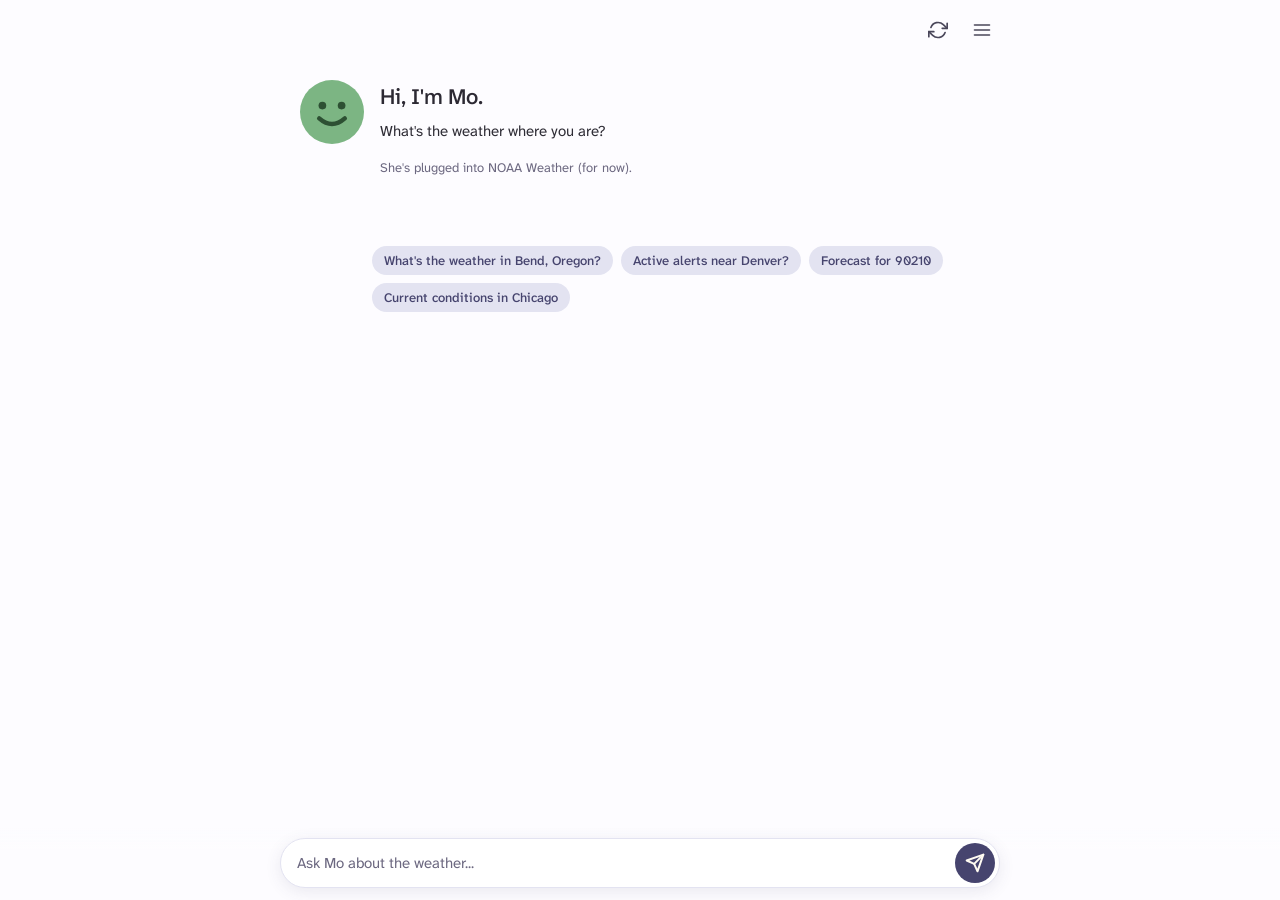
==== commit 0fd9ad0b: "Add files via upload" ====
--- a/index.html
+++ b/index.html
@@ -93,12 +93,8 @@
   </div>
 </div>
 
-<!-- Config + scripts. Order matters. -->
-<script type="module">
-  import config from './config.js';
-  // Make config globally available to non-module scripts below.
-  window.MO_CONFIG = config;
-</script>
+<!-- Config + scripts. Order matters — config.js must load first. -->
+<script src="config.js"></script>
 <script src="card-renderer.js"></script>
 <script src="chips.js"></script>
 <script src="stream-client.js"></script>
